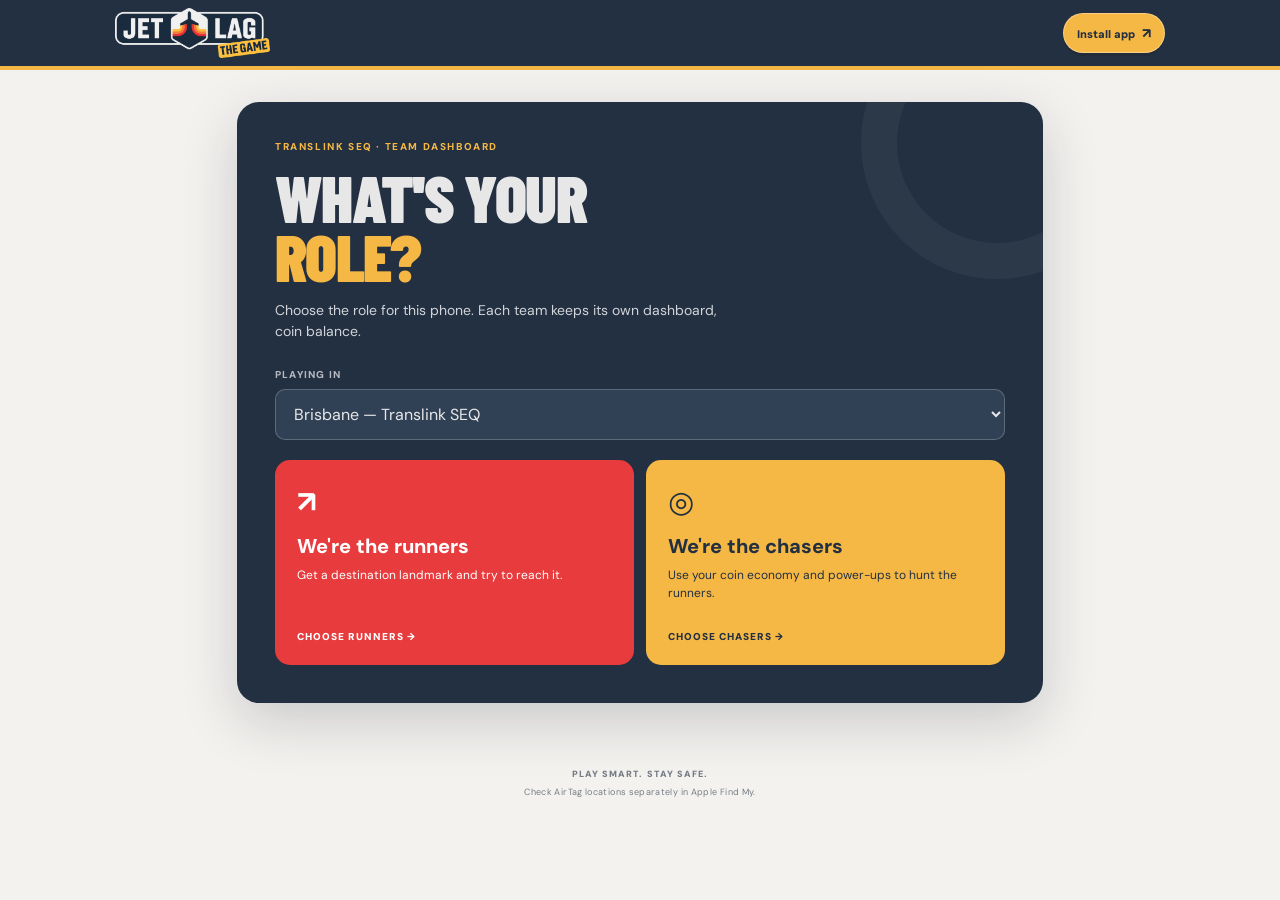
==== index.html @ cc83b142 "Add repo files on first commit" ====
<!doctype html>
<html lang="en">
<head>
  <meta charset="utf-8">
  <meta name="viewport" content="width=device-width, initial-scale=1, viewport-fit=cover">
  <meta name="theme-color" content="#233041">
  <meta name="mobile-web-app-capable" content="yes">
  <meta name="apple-mobile-web-app-capable" content="yes">
  <meta name="apple-mobile-web-app-status-bar-style" content="black-translucent">
  <meta name="apple-mobile-web-app-title" content="Jet Lag Game">
  <meta name="description" content="Jet Lag: The Game — your team's travel strategy dashboard.">
  <title>JET LAG: THE GAME</title>
  <link rel="manifest" href="./manifest.webmanifest">
  <link rel="icon" type="image/jpeg" href="./jetlag_favicon.jpg">
  <link rel="icon" type="image/png" sizes="192x192" href="./icons/icon-192.png">
  <link rel="apple-touch-icon" href="./icons/icon-192.png">
  <link rel="stylesheet" href="./styles.css">
  <script src="./app.js" defer></script>
</head>
<body>
  <header class="topbar">
    <a class="brand" href="./index.html" aria-label="Jet Lag: The Game home"><img class="brand-logo" src="./jetlag.png" alt="Jet Lag: The Game"></a>
    <button id="installButton" class="install-button" type="button" aria-label="Install Jet Lag: The Game">Install app <span aria-hidden="true">↗</span></button>
  </header>
  <main id="app" class="shell"><div class="loading">Loading your game…</div></main>
  <div id="modalRoot"></div>
  <div id="toast" role="status" aria-live="polite"></div>
  <footer><span>PLAY SMART. STAY SAFE.</span><span>Check AirTag locations separately in Apple Find My.</span></footer>
</body>
</html>
---- styles.css ----
@import url('https://fonts.googleapis.com/css2?family=Barlow+Condensed:wght@600;700;800;900&family=DM+Sans:wght@400;500;600;700;800&display=swap');
:root{--red:#e83b3d;--navy:#233041;--light:#e8e7e8;--gold:#f6b844;--orange:#ed793f;--burgundy:#a64348;--bluegray:#b6b9c2;--sand:#edc682;--slate:#767d87;--paper:#f4f2ef;--ink:#233041;--muted:#767d87;--line:#d8d9dc;--shadow:0 18px 55px #101a2930}*{box-sizing:border-box}html{background:var(--paper);scroll-behavior:smooth}body{margin:0;color:var(--ink);font-family:'DM Sans',system-ui,sans-serif;background:var(--paper);min-height:100vh}button,input,select{font:inherit}button{cursor:pointer}button:disabled{cursor:not-allowed;opacity:.5}.topbar{height:70px;background:var(--navy);display:flex;align-items:center;justify-content:space-between;padding:10px max(16px,calc((100vw - 1050px)/2));border-bottom:4px solid var(--gold)}.brand{display:flex;align-items:center;min-width:0}.brand-logo{width:min(220px,58vw);max-height:50px;object-fit:contain;object-position:left center}.icon-button{width:42px;height:42px;border:1px solid #ffffff45;border-radius:50%;background:transparent;color:var(--light);font-size:25px}.shell{width:min(100%,850px);margin:0 auto;padding:22px 16px 42px}.loading{padding:50px;text-align:center;color:var(--slate)}.welcome,.dashboard{animation:rise .35s ease-out}.eyebrow{font-size:10px;font-weight:800;letter-spacing:.16em;color:var(--slate);text-transform:uppercase}.welcome{background:var(--navy);color:var(--light);border-radius:22px;padding:28px 20px;box-shadow:var(--shadow);position:relative;overflow:hidden}.welcome:after{content:'';position:absolute;width:200px;height:200px;border:36px solid #ffffff0b;border-radius:50%;right:-90px;top:-95px;pointer-events:none}.welcome .eyebrow{color:var(--gold)}h1,h2,h3,p{margin-top:0}.welcome h1,.cityline h1{font-family:'Barlow Condensed',Impact,sans-serif;font-weight:900;font-size:clamp(42px,12vw,66px);line-height:.9;letter-spacing:-.025em;margin:14px 0}.welcome h1 em,.cityline h1 em{font-style:normal;color:var(--gold)}.welcome>p{color:#d1d4d9;line-height:1.55;font-size:14px;max-width:460px;margin-bottom:25px}.field{display:grid;gap:8px;margin:18px 0 20px}.field label{font-size:10px;letter-spacing:.12em;font-weight:800;color:var(--bluegray)}select{width:100%;padding:13px 14px;border-radius:10px;border:1px solid #ffffff38;background:#304155;color:var(--light);min-height:48px}.role-buttons{display:grid;grid-template-columns:1fr;gap:12px}.role-card{border:0;border-radius:15px;text-align:left;padding:18px;display:flex;flex-direction:column;align-items:flex-start;min-height:174px;transition:transform .16s,filter .16s}.role-card:active,.big-action:active{transform:scale(.985)}.role-card.runner{background:var(--red);color:white}.role-card.chaser{background:var(--gold);color:var(--navy)}.role-symbol{font-size:30px;font-weight:800;margin-bottom:12px}.role-card strong{font-size:20px;font-weight:800}.role-card small{font-size:12px;line-height:1.5;margin:7px 0 16px;max-width:300px}.role-cta{font-size:10px;font-weight:900;letter-spacing:.1em;margin-top:auto}.cityline{display:flex;justify-content:space-between;align-items:flex-start;gap:10px}.cityline h1{font-size:clamp(39px,10vw,58px);margin:10px 0 6px}.cityline .eyebrow{color:var(--burgundy)}.subline{font-size:12px;color:var(--slate);margin:0 0 18px}.text-button{border:0;background:transparent;color:var(--burgundy);font-size:12px;font-weight:800;text-decoration:underline;text-underline-offset:4px;padding:9px 0}.role-banner{display:flex;align-items:center;gap:11px;padding:13px 15px;border-radius:12px;margin-bottom:14px}.runner-banner{background:#fce2e0;color:#9f2026}.chaser-banner{background:#fff0c8;color:#7d5412}.role-dot{width:11px;height:11px;border-radius:50%;background:currentColor}.role-banner div{display:grid;gap:3px}.role-banner small{font-size:9px;letter-spacing:.12em;font-weight:800}.role-banner strong{font-size:15px;letter-spacing:.05em}.round-pill{margin-left:auto;border:1px solid currentColor;border-radius:999px;padding:6px 9px;font-size:9px;font-weight:900;letter-spacing:.08em}.destination-card{background:var(--navy);color:var(--light);padding:20px;border-radius:16px;position:relative;overflow:hidden}.destination-card .eyebrow{color:var(--gold)}.destination-card h2{font-family:'Barlow Condensed',Impact,sans-serif;font-size:clamp(27px,7vw,39px);line-height:1.05;margin:10px 0}.destination-card p{font-size:12px;color:#d0d4db;line-height:1.55;margin:0 0 15px}.outline-button{background:transparent;border:1px solid #ffffff6e;border-radius:8px;color:var(--light);padding:10px 12px;font-size:11px;font-weight:800}.chaser-note{background:var(--burgundy)}.chaser-note .eyebrow{color:#ffe1b0}.stats-grid{display:grid;grid-template-columns:repeat(3,minmax(0,1fr));gap:8px;margin:14px 0}.stat-card{border:1px solid var(--line);border-radius:14px;padding:12px 10px;background:#fff;min-width:0}.stat-card span{display:block;font-size:8px;letter-spacing:.06em;font-weight:900;color:var(--slate);line-height:1.25}.stat-card strong{display:block;font-family:'Barlow Condensed',Impact,sans-serif;font-size:clamp(28px,8vw,40px);line-height:1.15;margin:4px 0}.stat-card small{font-size:9px;line-height:1.3;color:var(--slate);display:block}.main-actions{display:grid;gap:10px}.big-action{width:100%;display:flex;align-items:center;gap:13px;text-align:left;padding:14px;border:1px solid var(--line);background:#fff;border-radius:13px;color:var(--navy);min-height:74px}.big-action.primary{background:var(--orange);border-color:var(--orange);color:#fff}.action-icon{width:40px;height:40px;display:grid;place-items:center;background:#2330410e;border-radius:10px;font-size:24px;flex-shrink:0}.big-action>span:nth-child(2){display:grid;gap:4px;flex:1}.big-action strong{font-size:14px}.big-action small{font-size:11px;color:inherit;opacity:.78}.arrow{font-size:22px;font-weight:800}.round-controls{margin-top:25px}.section-heading{display:flex;align-items:end;justify-content:space-between;margin-bottom:11px}.section-heading h2{font-size:20px;margin:5px 0 0}.small-note{font-size:9px;color:var(--slate)}.end-buttons{display:grid;grid-template-columns:1fr 1fr;gap:10px}.end-button{min-height:94px;border:0;border-radius:13px;padding:14px;text-align:left;display:flex;flex-direction:column;justify-content:center;gap:6px}.end-button strong{font-size:15px}.end-button small{font-size:10px;line-height:1.4}.end-button.tagged{background:#f7d9d9;color:#8f2028}.end-button.won{background:#fce7b4;color:#735016}.modal-backdrop{position:fixed;inset:0;background:#111a27b8;z-index:20;display:flex;align-items:flex-end;justify-content:center;padding:12px;animation:fade .16s ease-out}.modal{width:min(100%,560px);max-height:88dvh;overflow:auto;background:var(--paper);border-radius:20px 20px 12px 12px;padding:20px;box-shadow:var(--shadow);animation:rise .22s ease-out}.modal-head{display:flex;justify-content:space-between;gap:12px;margin-bottom:17px}.modal-head .eyebrow{color:var(--burgundy)}.modal h2{font-family:'Barlow Condensed',Impact,sans-serif;font-size:34px;margin:6px 0}.modal-head p{font-size:12px;line-height:1.5;color:var(--slate);margin:0;max-width:390px}.close-button{border:0;background:var(--light);color:var(--navy);width:36px;height:36px;border-radius:50%;font-size:24px;flex-shrink:0}.balance-strip{display:flex;justify-content:space-between;align-items:center;background:var(--navy);color:var(--light);padding:12px;border-radius:10px;font-size:10px;font-weight:800;letter-spacing:.08em;margin-bottom:10px}.balance-strip strong{font-size:13px;color:var(--gold);letter-spacing:0}.shop-list,.power-list{display:grid;gap:8px}.shop-row{display:grid;grid-template-columns:1fr auto;gap:8px;align-items:center;background:white;border:1px solid var(--line);border-radius:11px;padding:12px}.shop-row>div:first-child{display:grid;gap:4px}.shop-row strong{font-size:12px}.shop-row small{font-size:10px;color:var(--slate)}.buy-controls{display:flex;gap:5px;align-items:center}.buy-controls input{width:58px;padding:9px 4px;border:1px solid var(--line);border-radius:7px;text-align:center}.mini-buy{border:0;background:var(--red);color:white;border-radius:7px;padding:10px 12px;font-size:11px;font-weight:900}.mini-buy.disabled{background:var(--slate)}.owned{grid-column:1/-1}.power-row{display:grid;grid-template-columns:42px 1fr auto;gap:10px;align-items:center;background:#fff;border:1px solid var(--line);border-radius:12px;padding:12px}.power-mark{width:40px;height:40px;background:var(--gold);border-radius:10px;display:grid;place-items:center;font-size:19px;font-weight:900}.power-copy strong{font-size:12px}.power-copy p{font-size:10px;line-height:1.45;color:var(--slate);margin:4px 0 0}.challenge-modal{padding:0;overflow:hidden;border-radius:18px 18px 12px 12px}.card-brand{display:flex;align-items:center;gap:10px;background:var(--navy);color:var(--light);padding:17px;font-size:10px;font-weight:900;letter-spacing:.13em}.card-brand img{width:38px;height:38px;border-radius:50%;object-fit:cover;border:2px solid var(--gold)}.card-count{margin-left:auto;color:var(--gold)}.challenge-body{padding:22px}.challenge-category{font-size:10px;color:var(--burgundy);font-weight:900;letter-spacing:.1em;text-transform:uppercase}.challenge-body h2{font-size:38px;line-height:1;margin:12px 0}.challenge-body p{font-size:14px;line-height:1.65;color:#485261}.reward{display:flex;justify-content:space-between;align-items:center;border-top:1px solid var(--line);border-bottom:1px solid var(--line);padding:14px 0;margin:16px 0}.reward span{font-size:10px;font-weight:900;letter-spacing:.1em;color:var(--slate)}.reward strong{font-size:19px;color:var(--burgundy)}.btn{border:0;border-radius:10px;padding:14px 18px;font-size:13px;font-weight:900}.btn.primary{background:var(--red);color:#fff}.full{width:100%;display:block}.challenge-body .text-button{margin-top:8px} .draw-overlay{position:fixed;inset:0;z-index:30;background:#233041ed;display:grid;place-items:center;perspective:900px}.draw-card{width:205px;height:285px;border:3px solid var(--gold);border-radius:18px;background:var(--light);display:flex;flex-direction:column;justify-content:center;align-items:center;gap:18px;color:var(--navy);font-size:11px;font-weight:900;letter-spacing:.14em;box-shadow:0 25px 60px #0006;transform:rotateY(0) scale(.8)}.draw-card img{width:112px;height:112px;border-radius:50%;object-fit:cover;border:5px solid var(--navy)}.draw-overlay.flipping .draw-card{animation:flip 1s ease-in-out}#toast{position:fixed;bottom:calc(16px + env(safe-area-inset-bottom));left:50%;transform:translate(-50%,18px);background:var(--navy);color:white;padding:12px 16px;border-radius:10px;font-size:12px;font-weight:700;opacity:0;pointer-events:none;transition:.2s;z-index:60;width:max-content;max-width:calc(100% - 28px);text-align:center}#toast.show{opacity:1;transform:translate(-50%,0)}footer{display:flex;flex-direction:column;gap:6px;text-align:center;padding:15px 18px 24px;color:var(--slate);font-size:9px;letter-spacing:.04em}footer span:first-child{font-weight:900;letter-spacing:.12em}@keyframes flip{0%{transform:rotateY(0) scale(.8)}35%{transform:rotateY(180deg) scale(1.08)}70%{transform:rotateY(360deg) scale(.95)}100%{transform:rotateY(720deg) scale(1)}}@keyframes rise{from{opacity:0;transform:translateY(12px)}to{opacity:1;transform:translateY(0)}}@keyframes fade{from{opacity:0}to{opacity:1}}@media(min-width:620px){.shell{padding:32px 22px 50px}.welcome{padding:38px}.role-buttons{grid-template-columns:1fr 1fr}.role-card{min-height:205px;padding:22px}.stats-grid{gap:14px}.stat-card{padding:20px}.main-actions{grid-template-columns:1fr 1fr}.big-action:first-child{grid-column:1/-1}.modal-backdrop{align-items:center}.modal{border-radius:18px;padding:24px}.challenge-modal{padding:0}.challenge-body{padding:28px}.end-button{min-height:100px}}@media(prefers-reduced-motion:reduce){*,*:before,*:after{animation-duration:.01ms!important;transition-duration:.01ms!important;scroll-behavior:auto!important}}
/* Challenge failure veto */
.veto-banner{display:flex;align-items:flex-start;gap:12px;margin:14px 0;padding:15px;border-radius:13px;background:#8d2028;color:#fff;box-shadow:0 8px 20px #8d202822}.veto-mark{display:grid;place-items:center;flex:0 0 30px;height:30px;border-radius:50%;background:#fff;color:#8d2028;font-size:20px;font-weight:1000}.veto-banner strong{font-size:12px;letter-spacing:.08em}.veto-banner p{font-size:11px;line-height:1.5;margin:5px 0 0;color:#ffe7e7}.shop-veto{background:#8d2028;color:white;padding:13px;border-radius:10px;font-size:12px;font-weight:800;line-height:1.5;margin-bottom:10px}.btn.fail{margin-top:8px;background:#f6b844;color:#233041}.mini-buy:disabled,.buy-controls input:disabled{opacity:.5;cursor:not-allowed}.mini-buy:disabled{background:#767d87}

/* Clear, intentional locked state during veto */
.big-action:disabled,.big-action.action-disabled{opacity:.62;filter:saturate(.45);cursor:not-allowed;box-shadow:none}
.big-action:disabled:active{transform:none}
.destination-card{box-shadow:0 12px 28px #23304118}
.stat-card,.big-action,.end-button,.shop-row,.power-row{transition:transform .16s ease,box-shadow .16s ease}
@media (hover:hover){.big-action:not(:disabled):hover,.end-button:hover{transform:translateY(-2px);box-shadow:0 8px 18px #23304112}}

/* Saved challenge stays visible on the dashboard after the card is closed. */
.saved-challenge{margin:18px 0 4px;padding:18px;border:1px solid #e8c1a0;border-radius:16px;background:#fffaf3;box-shadow:0 10px 24px #2330410c}
.saved-challenge-head{display:flex;align-items:flex-start;justify-content:space-between;gap:12px;margin-bottom:12px}
.saved-challenge-head .eyebrow{color:var(--burgundy)}
.saved-challenge h2{font-family:'Barlow Condensed',Impact,sans-serif;font-size:clamp(25px,6vw,32px);line-height:1.05;margin:7px 0 0;color:var(--navy)}
.saved-badge{flex-shrink:0;border-radius:999px;background:#f6b844;color:#233041;padding:7px 9px;font-size:9px;font-weight:900;letter-spacing:.06em}
.saved-challenge .challenge-category{display:block;margin:4px 0 9px}
.saved-challenge p{font-size:13px;line-height:1.6;color:#485261;margin:0 0 14px}
.saved-challenge-bottom{display:flex;align-items:center;justify-content:space-between;gap:12px;padding-top:12px;border-top:1px solid #eadfd2}
.saved-challenge-bottom>strong{color:var(--burgundy);font-size:13px}
.saved-challenge-bottom .btn{white-space:nowrap;padding:12px 14px;font-size:11px}
.saved-challenge>small{display:block;margin-top:12px;color:var(--slate);font-size:10px;line-height:1.5}
@media(max-width:390px){.saved-challenge-bottom{align-items:stretch;flex-direction:column}.saved-challenge-bottom .btn{width:100%}.saved-challenge-head{flex-direction:column}}


/* Progressive web app install control */
.install-button{flex:0 0 auto;border:1px solid #ffffff55;border-radius:999px;background:var(--gold);color:var(--navy);font-size:11px;font-weight:900;padding:10px 13px;white-space:nowrap;box-shadow:0 3px 0 #00000018;transition:transform .15s ease,background .15s ease}
.install-button:active{transform:translateY(1px)}
.install-button span{font-size:14px;margin-left:4px}
@media(max-width:360px){.topbar{padding-left:10px;padding-right:10px}.brand-logo{width:min(170px,50vw)}.install-button{font-size:10px;padding:9px 10px}}
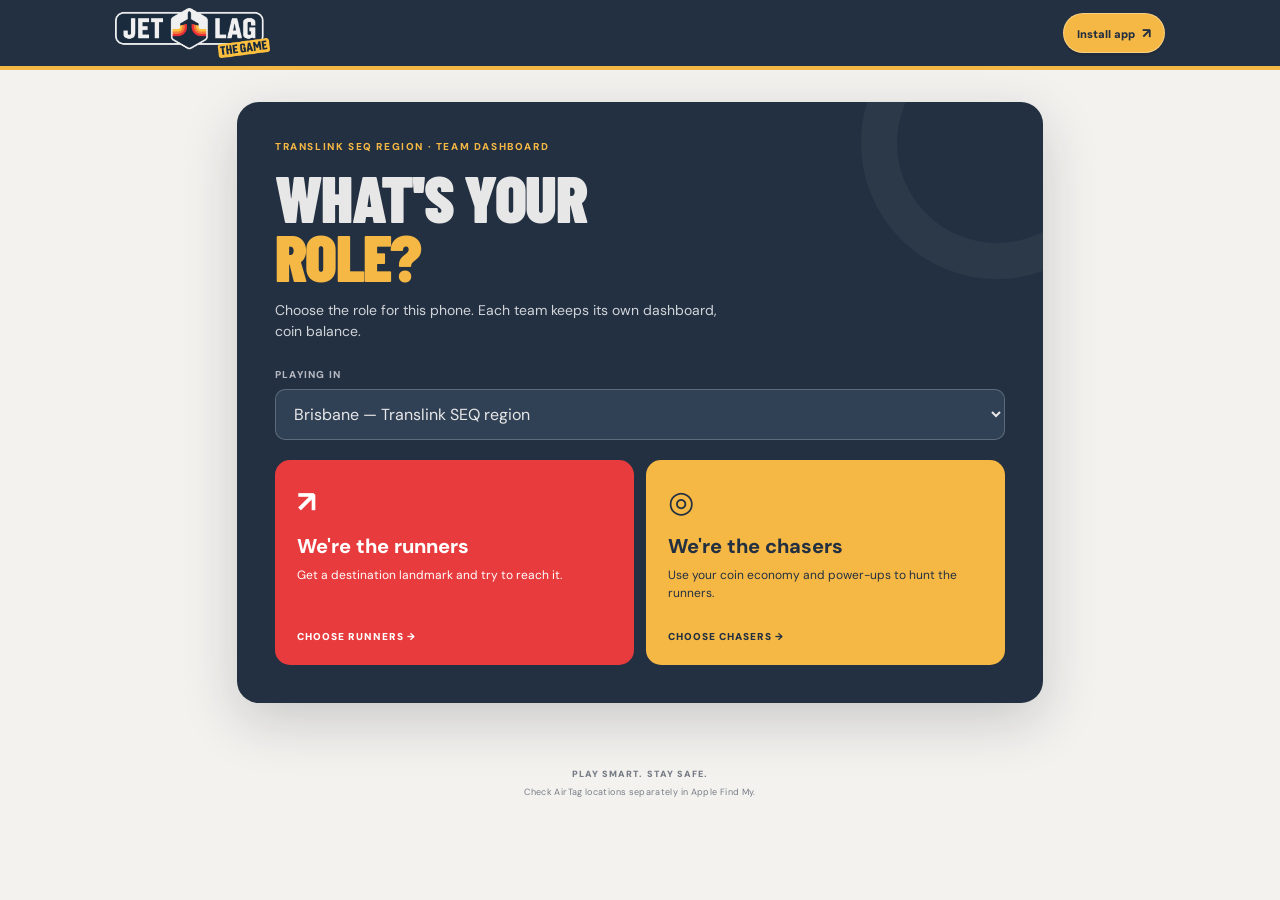
==== commit 8803d1f6: "Update website" ====
--- a/index.html
+++ b/index.html
@@ -19,7 +19,7 @@
 </head>
 <body>
   <header class="topbar">
-    <a class="brand" href="./index.html" aria-label="Jet Lag: The Game home"><img class="brand-logo" src="./jetlag.png" alt="Jet Lag: The Game"></a>
+    <a class="brand" href="./" aria-label="Jet Lag: The Game home"><img class="brand-logo" src="./jetlag.png" alt="Jet Lag: The Game"></a>
     <button id="installButton" class="install-button" type="button" aria-label="Install Jet Lag: The Game">Install app <span aria-hidden="true">↗</span></button>
   </header>
   <main id="app" class="shell"><div class="loading">Loading your game…</div></main>
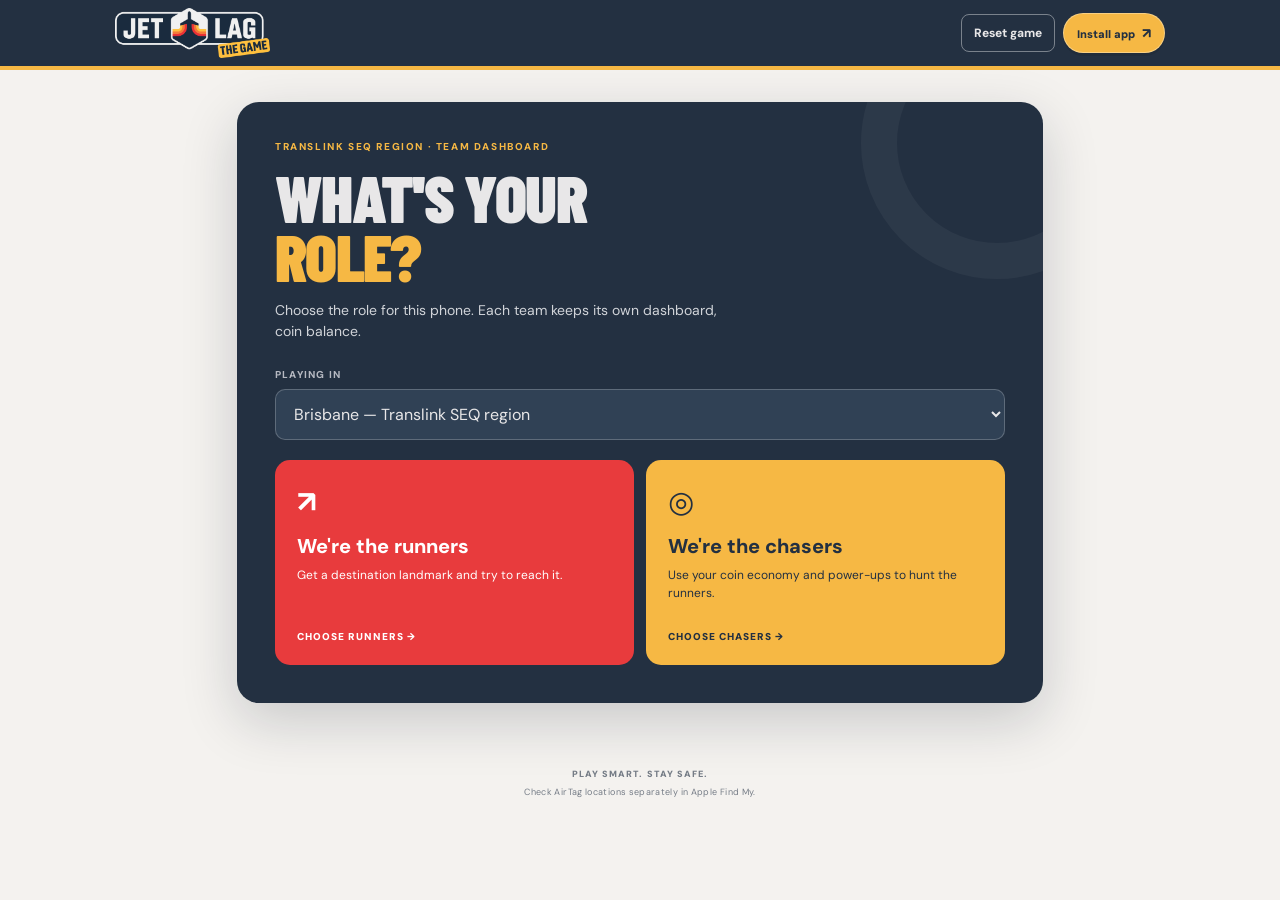
==== commit 9357b08a: "Add reset game button" ====
--- a/index.html
+++ b/index.html
@@ -20,7 +20,10 @@
 <body>
   <header class="topbar">
     <a class="brand" href="./" aria-label="Jet Lag: The Game home"><img class="brand-logo" src="./jetlag.png" alt="Jet Lag: The Game"></a>
-    <button id="installButton" class="install-button" type="button" aria-label="Install Jet Lag: The Game">Install app <span aria-hidden="true">↗</span></button>
+    <div class="header-actions">
+      <button id="resetGameButton" class="reset-game-button" type="button" aria-label="Reset game">Reset game</button>
+      <button id="installButton" class="install-button" type="button" aria-label="Install Jet Lag: The Game">Install app <span aria-hidden="true">↗</span></button>
+    </div>
   </header>
   <main id="app" class="shell"><div class="loading">Loading your game…</div></main>
   <div id="modalRoot"></div>
--- a/styles.css
+++ b/styles.css
@@ -1,5 +1,5 @@
 @import url('https://fonts.googleapis.com/css2?family=Barlow+Condensed:wght@600;700;800;900&family=DM+Sans:wght@400;500;600;700;800&display=swap');
-:root{--red:#e83b3d;--navy:#233041;--light:#e8e7e8;--gold:#f6b844;--orange:#ed793f;--burgundy:#a64348;--bluegray:#b6b9c2;--sand:#edc682;--slate:#767d87;--paper:#f4f2ef;--ink:#233041;--muted:#767d87;--line:#d8d9dc;--shadow:0 18px 55px #101a2930}*{box-sizing:border-box}html{background:var(--paper);scroll-behavior:smooth}body{margin:0;color:var(--ink);font-family:'DM Sans',system-ui,sans-serif;background:var(--paper);min-height:100vh}button,input,select{font:inherit}button{cursor:pointer}button:disabled{cursor:not-allowed;opacity:.5}.topbar{height:70px;background:var(--navy);display:flex;align-items:center;justify-content:space-between;padding:10px max(16px,calc((100vw - 1050px)/2));border-bottom:4px solid var(--gold)}.brand{display:flex;align-items:center;min-width:0}.brand-logo{width:min(220px,58vw);max-height:50px;object-fit:contain;object-position:left center}.icon-button{width:42px;height:42px;border:1px solid #ffffff45;border-radius:50%;background:transparent;color:var(--light);font-size:25px}.shell{width:min(100%,850px);margin:0 auto;padding:22px 16px 42px}.loading{padding:50px;text-align:center;color:var(--slate)}.welcome,.dashboard{animation:rise .35s ease-out}.eyebrow{font-size:10px;font-weight:800;letter-spacing:.16em;color:var(--slate);text-transform:uppercase}.welcome{background:var(--navy);color:var(--light);border-radius:22px;padding:28px 20px;box-shadow:var(--shadow);position:relative;overflow:hidden}.welcome:after{content:'';position:absolute;width:200px;height:200px;border:36px solid #ffffff0b;border-radius:50%;right:-90px;top:-95px;pointer-events:none}.welcome .eyebrow{color:var(--gold)}h1,h2,h3,p{margin-top:0}.welcome h1,.cityline h1{font-family:'Barlow Condensed',Impact,sans-serif;font-weight:900;font-size:clamp(42px,12vw,66px);line-height:.9;letter-spacing:-.025em;margin:14px 0}.welcome h1 em,.cityline h1 em{font-style:normal;color:var(--gold)}.welcome>p{color:#d1d4d9;line-height:1.55;font-size:14px;max-width:460px;margin-bottom:25px}.field{display:grid;gap:8px;margin:18px 0 20px}.field label{font-size:10px;letter-spacing:.12em;font-weight:800;color:var(--bluegray)}select{width:100%;padding:13px 14px;border-radius:10px;border:1px solid #ffffff38;background:#304155;color:var(--light);min-height:48px}.role-buttons{display:grid;grid-template-columns:1fr;gap:12px}.role-card{border:0;border-radius:15px;text-align:left;padding:18px;display:flex;flex-direction:column;align-items:flex-start;min-height:174px;transition:transform .16s,filter .16s}.role-card:active,.big-action:active{transform:scale(.985)}.role-card.runner{background:var(--red);color:white}.role-card.chaser{background:var(--gold);color:var(--navy)}.role-symbol{font-size:30px;font-weight:800;margin-bottom:12px}.role-card strong{font-size:20px;font-weight:800}.role-card small{font-size:12px;line-height:1.5;margin:7px 0 16px;max-width:300px}.role-cta{font-size:10px;font-weight:900;letter-spacing:.1em;margin-top:auto}.cityline{display:flex;justify-content:space-between;align-items:flex-start;gap:10px}.cityline h1{font-size:clamp(39px,10vw,58px);margin:10px 0 6px}.cityline .eyebrow{color:var(--burgundy)}.subline{font-size:12px;color:var(--slate);margin:0 0 18px}.text-button{border:0;background:transparent;color:var(--burgundy);font-size:12px;font-weight:800;text-decoration:underline;text-underline-offset:4px;padding:9px 0}.role-banner{display:flex;align-items:center;gap:11px;padding:13px 15px;border-radius:12px;margin-bottom:14px}.runner-banner{background:#fce2e0;color:#9f2026}.chaser-banner{background:#fff0c8;color:#7d5412}.role-dot{width:11px;height:11px;border-radius:50%;background:currentColor}.role-banner div{display:grid;gap:3px}.role-banner small{font-size:9px;letter-spacing:.12em;font-weight:800}.role-banner strong{font-size:15px;letter-spacing:.05em}.round-pill{margin-left:auto;border:1px solid currentColor;border-radius:999px;padding:6px 9px;font-size:9px;font-weight:900;letter-spacing:.08em}.destination-card{background:var(--navy);color:var(--light);padding:20px;border-radius:16px;position:relative;overflow:hidden}.destination-card .eyebrow{color:var(--gold)}.destination-card h2{font-family:'Barlow Condensed',Impact,sans-serif;font-size:clamp(27px,7vw,39px);line-height:1.05;margin:10px 0}.destination-card p{font-size:12px;color:#d0d4db;line-height:1.55;margin:0 0 15px}.outline-button{background:transparent;border:1px solid #ffffff6e;border-radius:8px;color:var(--light);padding:10px 12px;font-size:11px;font-weight:800}.chaser-note{background:var(--burgundy)}.chaser-note .eyebrow{color:#ffe1b0}.stats-grid{display:grid;grid-template-columns:repeat(3,minmax(0,1fr));gap:8px;margin:14px 0}.stat-card{border:1px solid var(--line);border-radius:14px;padding:12px 10px;background:#fff;min-width:0}.stat-card span{display:block;font-size:8px;letter-spacing:.06em;font-weight:900;color:var(--slate);line-height:1.25}.stat-card strong{display:block;font-family:'Barlow Condensed',Impact,sans-serif;font-size:clamp(28px,8vw,40px);line-height:1.15;margin:4px 0}.stat-card small{font-size:9px;line-height:1.3;color:var(--slate);display:block}.main-actions{display:grid;gap:10px}.big-action{width:100%;display:flex;align-items:center;gap:13px;text-align:left;padding:14px;border:1px solid var(--line);background:#fff;border-radius:13px;color:var(--navy);min-height:74px}.big-action.primary{background:var(--orange);border-color:var(--orange);color:#fff}.action-icon{width:40px;height:40px;display:grid;place-items:center;background:#2330410e;border-radius:10px;font-size:24px;flex-shrink:0}.big-action>span:nth-child(2){display:grid;gap:4px;flex:1}.big-action strong{font-size:14px}.big-action small{font-size:11px;color:inherit;opacity:.78}.arrow{font-size:22px;font-weight:800}.round-controls{margin-top:25px}.section-heading{display:flex;align-items:end;justify-content:space-between;margin-bottom:11px}.section-heading h2{font-size:20px;margin:5px 0 0}.small-note{font-size:9px;color:var(--slate)}.end-buttons{display:grid;grid-template-columns:1fr 1fr;gap:10px}.end-button{min-height:94px;border:0;border-radius:13px;padding:14px;text-align:left;display:flex;flex-direction:column;justify-content:center;gap:6px}.end-button strong{font-size:15px}.end-button small{font-size:10px;line-height:1.4}.end-button.tagged{background:#f7d9d9;color:#8f2028}.end-button.won{background:#fce7b4;color:#735016}.modal-backdrop{position:fixed;inset:0;background:#111a27b8;z-index:20;display:flex;align-items:flex-end;justify-content:center;padding:12px;animation:fade .16s ease-out}.modal{width:min(100%,560px);max-height:88dvh;overflow:auto;background:var(--paper);border-radius:20px 20px 12px 12px;padding:20px;box-shadow:var(--shadow);animation:rise .22s ease-out}.modal-head{display:flex;justify-content:space-between;gap:12px;margin-bottom:17px}.modal-head .eyebrow{color:var(--burgundy)}.modal h2{font-family:'Barlow Condensed',Impact,sans-serif;font-size:34px;margin:6px 0}.modal-head p{font-size:12px;line-height:1.5;color:var(--slate);margin:0;max-width:390px}.close-button{border:0;background:var(--light);color:var(--navy);width:36px;height:36px;border-radius:50%;font-size:24px;flex-shrink:0}.balance-strip{display:flex;justify-content:space-between;align-items:center;background:var(--navy);color:var(--light);padding:12px;border-radius:10px;font-size:10px;font-weight:800;letter-spacing:.08em;margin-bottom:10px}.balance-strip strong{font-size:13px;color:var(--gold);letter-spacing:0}.shop-list,.power-list{display:grid;gap:8px}.shop-row{display:grid;grid-template-columns:1fr auto;gap:8px;align-items:center;background:white;border:1px solid var(--line);border-radius:11px;padding:12px}.shop-row>div:first-child{display:grid;gap:4px}.shop-row strong{font-size:12px}.shop-row small{font-size:10px;color:var(--slate)}.buy-controls{display:flex;gap:5px;align-items:center}.buy-controls input{width:58px;padding:9px 4px;border:1px solid var(--line);border-radius:7px;text-align:center}.mini-buy{border:0;background:var(--red);color:white;border-radius:7px;padding:10px 12px;font-size:11px;font-weight:900}.mini-buy.disabled{background:var(--slate)}.owned{grid-column:1/-1}.power-row{display:grid;grid-template-columns:42px 1fr auto;gap:10px;align-items:center;background:#fff;border:1px solid var(--line);border-radius:12px;padding:12px}.power-mark{width:40px;height:40px;background:var(--gold);border-radius:10px;display:grid;place-items:center;font-size:19px;font-weight:900}.power-copy strong{font-size:12px}.power-copy p{font-size:10px;line-height:1.45;color:var(--slate);margin:4px 0 0}.challenge-modal{padding:0;overflow:hidden;border-radius:18px 18px 12px 12px}.card-brand{display:flex;align-items:center;gap:10px;background:var(--navy);color:var(--light);padding:17px;font-size:10px;font-weight:900;letter-spacing:.13em}.card-brand img{width:38px;height:38px;border-radius:50%;object-fit:cover;border:2px solid var(--gold)}.card-count{margin-left:auto;color:var(--gold)}.challenge-body{padding:22px}.challenge-category{font-size:10px;color:var(--burgundy);font-weight:900;letter-spacing:.1em;text-transform:uppercase}.challenge-body h2{font-size:38px;line-height:1;margin:12px 0}.challenge-body p{font-size:14px;line-height:1.65;color:#485261}.reward{display:flex;justify-content:space-between;align-items:center;border-top:1px solid var(--line);border-bottom:1px solid var(--line);padding:14px 0;margin:16px 0}.reward span{font-size:10px;font-weight:900;letter-spacing:.1em;color:var(--slate)}.reward strong{font-size:19px;color:var(--burgundy)}.btn{border:0;border-radius:10px;padding:14px 18px;font-size:13px;font-weight:900}.btn.primary{background:var(--red);color:#fff}.full{width:100%;display:block}.challenge-body .text-button{margin-top:8px} .draw-overlay{position:fixed;inset:0;z-index:30;background:#233041ed;display:grid;place-items:center;perspective:900px}.draw-card{width:205px;height:285px;border:3px solid var(--gold);border-radius:18px;background:var(--light);display:flex;flex-direction:column;justify-content:center;align-items:center;gap:18px;color:var(--navy);font-size:11px;font-weight:900;letter-spacing:.14em;box-shadow:0 25px 60px #0006;transform:rotateY(0) scale(.8)}.draw-card img{width:112px;height:112px;border-radius:50%;object-fit:cover;border:5px solid var(--navy)}.draw-overlay.flipping .draw-card{animation:flip 1s ease-in-out}#toast{position:fixed;bottom:calc(16px + env(safe-area-inset-bottom));left:50%;transform:translate(-50%,18px);background:var(--navy);color:white;padding:12px 16px;border-radius:10px;font-size:12px;font-weight:700;opacity:0;pointer-events:none;transition:.2s;z-index:60;width:max-content;max-width:calc(100% - 28px);text-align:center}#toast.show{opacity:1;transform:translate(-50%,0)}footer{display:flex;flex-direction:column;gap:6px;text-align:center;padding:15px 18px 24px;color:var(--slate);font-size:9px;letter-spacing:.04em}footer span:first-child{font-weight:900;letter-spacing:.12em}@keyframes flip{0%{transform:rotateY(0) scale(.8)}35%{transform:rotateY(180deg) scale(1.08)}70%{transform:rotateY(360deg) scale(.95)}100%{transform:rotateY(720deg) scale(1)}}@keyframes rise{from{opacity:0;transform:translateY(12px)}to{opacity:1;transform:translateY(0)}}@keyframes fade{from{opacity:0}to{opacity:1}}@media(min-width:620px){.shell{padding:32px 22px 50px}.welcome{padding:38px}.role-buttons{grid-template-columns:1fr 1fr}.role-card{min-height:205px;padding:22px}.stats-grid{gap:14px}.stat-card{padding:20px}.main-actions{grid-template-columns:1fr 1fr}.big-action:first-child{grid-column:1/-1}.modal-backdrop{align-items:center}.modal{border-radius:18px;padding:24px}.challenge-modal{padding:0}.challenge-body{padding:28px}.end-button{min-height:100px}}@media(prefers-reduced-motion:reduce){*,*:before,*:after{animation-duration:.01ms!important;transition-duration:.01ms!important;scroll-behavior:auto!important}}
+:root{--red:#e83b3d;--navy:#233041;--light:#e8e7e8;--gold:#f6b844;--orange:#ed793f;--burgundy:#a64348;--bluegray:#b6b9c2;--sand:#edc682;--slate:#767d87;--paper:#f4f2ef;--ink:#233041;--muted:#767d87;--line:#d8d9dc;--shadow:0 18px 55px #101a2930}*{box-sizing:border-box}html{background:var(--paper);scroll-behavior:smooth}body{margin:0;color:var(--ink);font-family:'DM Sans',system-ui,sans-serif;background:var(--paper);min-height:100vh}button,input,select{font:inherit}button{cursor:pointer}button:disabled{cursor:not-allowed;opacity:.5}.topbar{height:70px;background:var(--navy);display:flex;align-items:center;justify-content:space-between;padding:10px max(16px,calc((100vw - 1050px)/2));border-bottom:4px solid var(--gold)}.brand{display:flex;align-items:center;min-width:0}.brand-logo{width:min(220px,58vw);max-height:50px;object-fit:contain;object-position:left center}.icon-button{width:42px;height:42px;border:1px solid #ffffff45;border-radius:50%;background:transparent;color:var(--light);font-size:25px}.header-actions{display:flex;align-items:center;gap:8px;flex-shrink:0}.install-button,.reset-game-button{border-radius:8px;padding:10px 12px;font-size:12px;font-weight:800;white-space:nowrap}.install-button{border:1px solid var(--gold);background:var(--gold);color:var(--navy)}.reset-game-button{border:1px solid #ffffff65;background:transparent;color:var(--light)}@media(max-width:430px){.topbar{padding-left:12px;padding-right:12px}.brand-logo{width:min(145px,36vw)}.header-actions{gap:5px}.install-button,.reset-game-button{padding:9px 8px;font-size:10px}}.shell{width:min(100%,850px);margin:0 auto;padding:22px 16px 42px}.loading{padding:50px;text-align:center;color:var(--slate)}.welcome,.dashboard{animation:rise .35s ease-out}.eyebrow{font-size:10px;font-weight:800;letter-spacing:.16em;color:var(--slate);text-transform:uppercase}.welcome{background:var(--navy);color:var(--light);border-radius:22px;padding:28px 20px;box-shadow:var(--shadow);position:relative;overflow:hidden}.welcome:after{content:'';position:absolute;width:200px;height:200px;border:36px solid #ffffff0b;border-radius:50%;right:-90px;top:-95px;pointer-events:none}.welcome .eyebrow{color:var(--gold)}h1,h2,h3,p{margin-top:0}.welcome h1,.cityline h1{font-family:'Barlow Condensed',Impact,sans-serif;font-weight:900;font-size:clamp(42px,12vw,66px);line-height:.9;letter-spacing:-.025em;margin:14px 0}.welcome h1 em,.cityline h1 em{font-style:normal;color:var(--gold)}.welcome>p{color:#d1d4d9;line-height:1.55;font-size:14px;max-width:460px;margin-bottom:25px}.field{display:grid;gap:8px;margin:18px 0 20px}.field label{font-size:10px;letter-spacing:.12em;font-weight:800;color:var(--bluegray)}select{width:100%;padding:13px 14px;border-radius:10px;border:1px solid #ffffff38;background:#304155;color:var(--light);min-height:48px}.role-buttons{display:grid;grid-template-columns:1fr;gap:12px}.role-card{border:0;border-radius:15px;text-align:left;padding:18px;display:flex;flex-direction:column;align-items:flex-start;min-height:174px;transition:transform .16s,filter .16s}.role-card:active,.big-action:active{transform:scale(.985)}.role-card.runner{background:var(--red);color:white}.role-card.chaser{background:var(--gold);color:var(--navy)}.role-symbol{font-size:30px;font-weight:800;margin-bottom:12px}.role-card strong{font-size:20px;font-weight:800}.role-card small{font-size:12px;line-height:1.5;margin:7px 0 16px;max-width:300px}.role-cta{font-size:10px;font-weight:900;letter-spacing:.1em;margin-top:auto}.cityline{display:flex;justify-content:space-between;align-items:flex-start;gap:10px}.cityline h1{font-size:clamp(39px,10vw,58px);margin:10px 0 6px}.cityline .eyebrow{color:var(--burgundy)}.subline{font-size:12px;color:var(--slate);margin:0 0 18px}.text-button{border:0;background:transparent;color:var(--burgundy);font-size:12px;font-weight:800;text-decoration:underline;text-underline-offset:4px;padding:9px 0}.role-banner{display:flex;align-items:center;gap:11px;padding:13px 15px;border-radius:12px;margin-bottom:14px}.runner-banner{background:#fce2e0;color:#9f2026}.chaser-banner{background:#fff0c8;color:#7d5412}.role-dot{width:11px;height:11px;border-radius:50%;background:currentColor}.role-banner div{display:grid;gap:3px}.role-banner small{font-size:9px;letter-spacing:.12em;font-weight:800}.role-banner strong{font-size:15px;letter-spacing:.05em}.round-pill{margin-left:auto;border:1px solid currentColor;border-radius:999px;padding:6px 9px;font-size:9px;font-weight:900;letter-spacing:.08em}.destination-card{background:var(--navy);color:var(--light);padding:20px;border-radius:16px;position:relative;overflow:hidden}.destination-card .eyebrow{color:var(--gold)}.destination-card h2{font-family:'Barlow Condensed',Impact,sans-serif;font-size:clamp(27px,7vw,39px);line-height:1.05;margin:10px 0}.destination-card p{font-size:12px;color:#d0d4db;line-height:1.55;margin:0 0 15px}.outline-button{background:transparent;border:1px solid #ffffff6e;border-radius:8px;color:var(--light);padding:10px 12px;font-size:11px;font-weight:800}.chaser-note{background:var(--burgundy)}.chaser-note .eyebrow{color:#ffe1b0}.stats-grid{display:grid;grid-template-columns:repeat(3,minmax(0,1fr));gap:8px;margin:14px 0}.stat-card{border:1px solid var(--line);border-radius:14px;padding:12px 10px;background:#fff;min-width:0}.stat-card span{display:block;font-size:8px;letter-spacing:.06em;font-weight:900;color:var(--slate);line-height:1.25}.stat-card strong{display:block;font-family:'Barlow Condensed',Impact,sans-serif;font-size:clamp(28px,8vw,40px);line-height:1.15;margin:4px 0}.stat-card small{font-size:9px;line-height:1.3;color:var(--slate);display:block}.main-actions{display:grid;gap:10px}.big-action{width:100%;display:flex;align-items:center;gap:13px;text-align:left;padding:14px;border:1px solid var(--line);background:#fff;border-radius:13px;color:var(--navy);min-height:74px}.big-action.primary{background:var(--orange);border-color:var(--orange);color:#fff}.action-icon{width:40px;height:40px;display:grid;place-items:center;background:#2330410e;border-radius:10px;font-size:24px;flex-shrink:0}.big-action>span:nth-child(2){display:grid;gap:4px;flex:1}.big-action strong{font-size:14px}.big-action small{font-size:11px;color:inherit;opacity:.78}.arrow{font-size:22px;font-weight:800}.round-controls{margin-top:25px}.section-heading{display:flex;align-items:end;justify-content:space-between;margin-bottom:11px}.section-heading h2{font-size:20px;margin:5px 0 0}.small-note{font-size:9px;color:var(--slate)}.end-buttons{display:grid;grid-template-columns:1fr 1fr;gap:10px}.end-button{min-height:94px;border:0;border-radius:13px;padding:14px;text-align:left;display:flex;flex-direction:column;justify-content:center;gap:6px}.end-button strong{font-size:15px}.end-button small{font-size:10px;line-height:1.4}.end-button.tagged{background:#f7d9d9;color:#8f2028}.end-button.won{background:#fce7b4;color:#735016}.modal-backdrop{position:fixed;inset:0;background:#111a27b8;z-index:20;display:flex;align-items:flex-end;justify-content:center;padding:12px;animation:fade .16s ease-out}.modal{width:min(100%,560px);max-height:88dvh;overflow:auto;background:var(--paper);border-radius:20px 20px 12px 12px;padding:20px;box-shadow:var(--shadow);animation:rise .22s ease-out}.modal-head{display:flex;justify-content:space-between;gap:12px;margin-bottom:17px}.modal-head .eyebrow{color:var(--burgundy)}.modal h2{font-family:'Barlow Condensed',Impact,sans-serif;font-size:34px;margin:6px 0}.modal-head p{font-size:12px;line-height:1.5;color:var(--slate);margin:0;max-width:390px}.close-button{border:0;background:var(--light);color:var(--navy);width:36px;height:36px;border-radius:50%;font-size:24px;flex-shrink:0}.balance-strip{display:flex;justify-content:space-between;align-items:center;background:var(--navy);color:var(--light);padding:12px;border-radius:10px;font-size:10px;font-weight:800;letter-spacing:.08em;margin-bottom:10px}.balance-strip strong{font-size:13px;color:var(--gold);letter-spacing:0}.shop-list,.power-list{display:grid;gap:8px}.shop-row{display:grid;grid-template-columns:1fr auto;gap:8px;align-items:center;background:white;border:1px solid var(--line);border-radius:11px;padding:12px}.shop-row>div:first-child{display:grid;gap:4px}.shop-row strong{font-size:12px}.shop-row small{font-size:10px;color:var(--slate)}.buy-controls{display:flex;gap:5px;align-items:center}.buy-controls input{width:58px;padding:9px 4px;border:1px solid var(--line);border-radius:7px;text-align:center}.mini-buy{border:0;background:var(--red);color:white;border-radius:7px;padding:10px 12px;font-size:11px;font-weight:900}.mini-buy.disabled{background:var(--slate)}.owned{grid-column:1/-1}.power-row{display:grid;grid-template-columns:42px 1fr auto;gap:10px;align-items:center;background:#fff;border:1px solid var(--line);border-radius:12px;padding:12px}.power-mark{width:40px;height:40px;background:var(--gold);border-radius:10px;display:grid;place-items:center;font-size:19px;font-weight:900}.power-copy strong{font-size:12px}.power-copy p{font-size:10px;line-height:1.45;color:var(--slate);margin:4px 0 0}.challenge-modal{padding:0;overflow:hidden;border-radius:18px 18px 12px 12px}.card-brand{display:flex;align-items:center;gap:10px;background:var(--navy);color:var(--light);padding:17px;font-size:10px;font-weight:900;letter-spacing:.13em}.card-brand img{width:38px;height:38px;border-radius:50%;object-fit:cover;border:2px solid var(--gold)}.card-count{margin-left:auto;color:var(--gold)}.challenge-body{padding:22px}.challenge-category{font-size:10px;color:var(--burgundy);font-weight:900;letter-spacing:.1em;text-transform:uppercase}.challenge-body h2{font-size:38px;line-height:1;margin:12px 0}.challenge-body p{font-size:14px;line-height:1.65;color:#485261}.reward{display:flex;justify-content:space-between;align-items:center;border-top:1px solid var(--line);border-bottom:1px solid var(--line);padding:14px 0;margin:16px 0}.reward span{font-size:10px;font-weight:900;letter-spacing:.1em;color:var(--slate)}.reward strong{font-size:19px;color:var(--burgundy)}.btn{border:0;border-radius:10px;padding:14px 18px;font-size:13px;font-weight:900}.btn.primary{background:var(--red);color:#fff}.full{width:100%;display:block}.challenge-body .text-button{margin-top:8px} .draw-overlay{position:fixed;inset:0;z-index:30;background:#233041ed;display:grid;place-items:center;perspective:900px}.draw-card{width:205px;height:285px;border:3px solid var(--gold);border-radius:18px;background:var(--light);display:flex;flex-direction:column;justify-content:center;align-items:center;gap:18px;color:var(--navy);font-size:11px;font-weight:900;letter-spacing:.14em;box-shadow:0 25px 60px #0006;transform:rotateY(0) scale(.8)}.draw-card img{width:112px;height:112px;border-radius:50%;object-fit:cover;border:5px solid var(--navy)}.draw-overlay.flipping .draw-card{animation:flip 1s ease-in-out}#toast{position:fixed;bottom:calc(16px + env(safe-area-inset-bottom));left:50%;transform:translate(-50%,18px);background:var(--navy);color:white;padding:12px 16px;border-radius:10px;font-size:12px;font-weight:700;opacity:0;pointer-events:none;transition:.2s;z-index:60;width:max-content;max-width:calc(100% - 28px);text-align:center}#toast.show{opacity:1;transform:translate(-50%,0)}footer{display:flex;flex-direction:column;gap:6px;text-align:center;padding:15px 18px 24px;color:var(--slate);font-size:9px;letter-spacing:.04em}footer span:first-child{font-weight:900;letter-spacing:.12em}@keyframes flip{0%{transform:rotateY(0) scale(.8)}35%{transform:rotateY(180deg) scale(1.08)}70%{transform:rotateY(360deg) scale(.95)}100%{transform:rotateY(720deg) scale(1)}}@keyframes rise{from{opacity:0;transform:translateY(12px)}to{opacity:1;transform:translateY(0)}}@keyframes fade{from{opacity:0}to{opacity:1}}@media(min-width:620px){.shell{padding:32px 22px 50px}.welcome{padding:38px}.role-buttons{grid-template-columns:1fr 1fr}.role-card{min-height:205px;padding:22px}.stats-grid{gap:14px}.stat-card{padding:20px}.main-actions{grid-template-columns:1fr 1fr}.big-action:first-child{grid-column:1/-1}.modal-backdrop{align-items:center}.modal{border-radius:18px;padding:24px}.challenge-modal{padding:0}.challenge-body{padding:28px}.end-button{min-height:100px}}@media(prefers-reduced-motion:reduce){*,*:before,*:after{animation-duration:.01ms!important;transition-duration:.01ms!important;scroll-behavior:auto!important}}
 /* Challenge failure veto */
 .veto-banner{display:flex;align-items:flex-start;gap:12px;margin:14px 0;padding:15px;border-radius:13px;background:#8d2028;color:#fff;box-shadow:0 8px 20px #8d202822}.veto-mark{display:grid;place-items:center;flex:0 0 30px;height:30px;border-radius:50%;background:#fff;color:#8d2028;font-size:20px;font-weight:1000}.veto-banner strong{font-size:12px;letter-spacing:.08em}.veto-banner p{font-size:11px;line-height:1.5;margin:5px 0 0;color:#ffe7e7}.shop-veto{background:#8d2028;color:white;padding:13px;border-radius:10px;font-size:12px;font-weight:800;line-height:1.5;margin-bottom:10px}.btn.fail{margin-top:8px;background:#f6b844;color:#233041}.mini-buy:disabled,.buy-controls input:disabled{opacity:.5;cursor:not-allowed}.mini-buy:disabled{background:#767d87}
 
